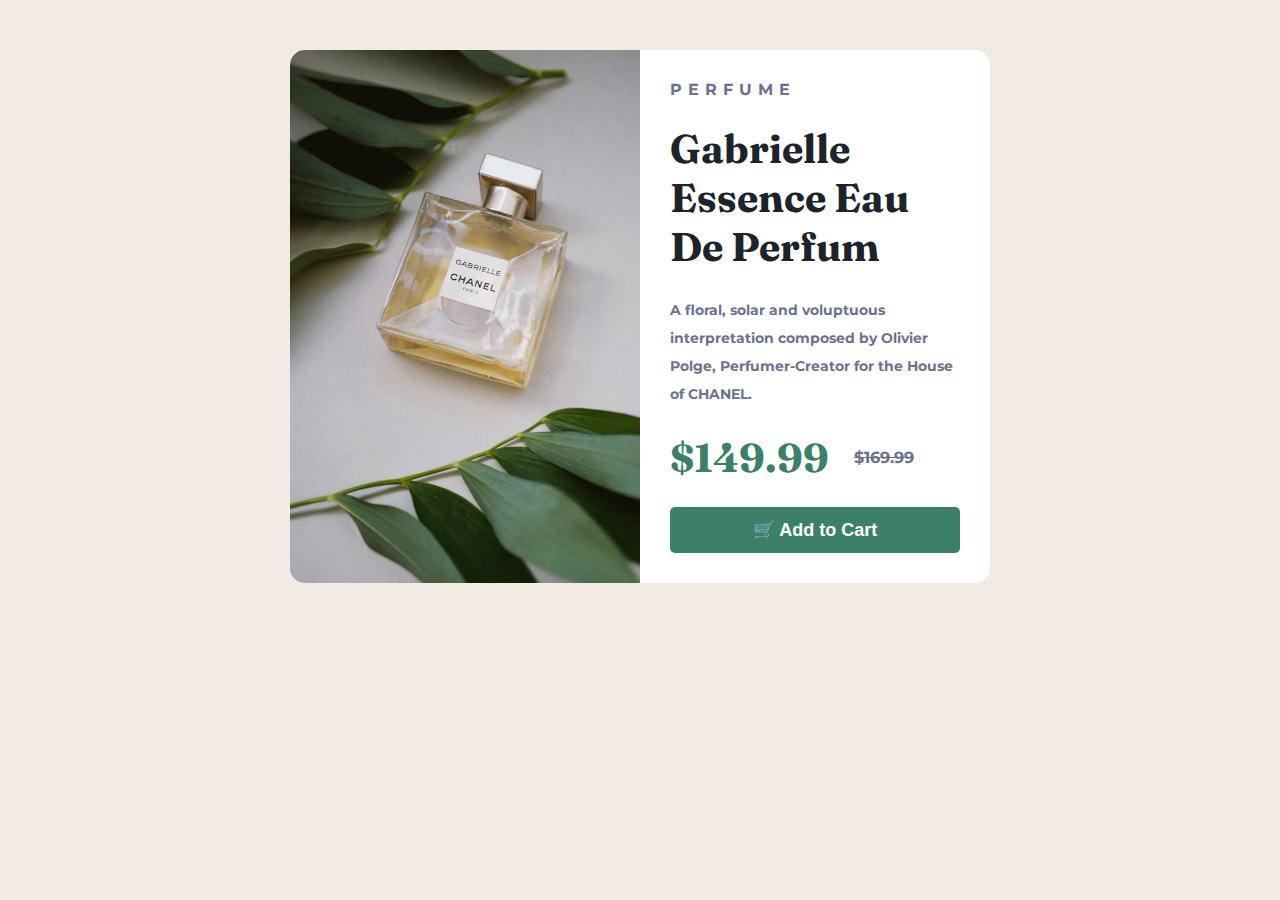
==== Challenge 1/1.html @ df99d667 "feat: added fm demo" ====
<!DOCTYPE html>
<html lang="en">
<head>
    <meta charset="UTF-8">
    <meta http-equiv="X-UA-Compatible" content="IE=edge">
    <meta name="viewport" content="width=device-width, initial-scale=1.0">
    <link rel="stylesheet" href="./1.css">
    <title>Challenge : 1</title>
</head>
<body>
    <div class="main">
        <div class="product">
            <div class="product-img">
                <img src="./img/Perfume.png" alt="Perfume Bottle Picture">
            </div>
            <div class="product-info">
                <p class="product-type">Perfume</p>
                <p class="product-name">Gabrielle Essence Eau De Perfum</p>
                <p class="product-description">A floral, solar and voluptuous interpretation composed by Olivier Polge, Perfumer-Creator for the House of CHANEL.</p>
                <div class="product-price">
                    <h1 class="price">$149.99</h1>
                    <p class="actual-price"><strike>$169.99</strike></p>
                </div>
                <button class="add-to-cart">&#x1F6D2 Add to Cart</button>
            </div>
        </div>
    </div>
</body>
</html>
---- Challenge 1/1.css ----
* {
    margin: 0;
    padding: 0;
    box-sizing: border-box;
}

@font-face {
    font-family: 'Montserrat';
    src: url(./fonts/Montserrat.ttf);
}

@font-face {
    font-family: 'Fraunces';
    src: url(./fonts/Fraunces.ttf);
}

body {
    font-family: Montserrat;
    color: #444;
    background-color: hsl(30, 38%, 92%);
}

.main {
    width: 700px;
    height: auto;
    margin: 50px auto;
    border-radius: 15px;
    overflow: hidden;
}

.product {
    display: flex;
}

.product-img img {
    width: 350px;
    height: 100%;
}

.product-info {
    background-color: #fff;
    display: flex;
    flex-direction: column;
    padding: 30px;
    gap: 25px;
}


.product-type {
    color: hsl(228, 12%, 48%);
    text-transform: uppercase;
    font-weight: bold;
    letter-spacing: 6px;
}

.product-name {
    color: hsl(212, 21%, 14%);
    font-family:Fraunces;
    font-size: 40px;
    font-weight: 700;
}

.product-description {
    color: hsl(228, 12%, 48%);
    font-size: 14px;
    line-height: 2;
    font-weight: bold;
}

.product-price {
    display: flex;
    align-items: center;
    gap: 25px;
}

.price {
    font-family: Fraunces;
    color: hsl(158, 36%, 37%);
    font-size: 40px;
    font-weight: bold;
}

.actual-price {
    color: hsl(228, 12%, 48%);
    font-weight: bold;
}

.add-to-cart {
    background-color: hsl(158, 36%, 37%);
    color: hsl(0, 0%, 100%);
    border: none;
    padding: 10px 40px;
    border-radius: 5px;
    font-weight: bold;
    width: 100%;
    font-size: 18px;
    cursor: pointer;
    border:2px solid transparent;
    transition: all 500ms;
}

.add-to-cart:hover {
    background-color: hsl(0, 0%, 100%);
    color: hsl(158, 36%, 37%);
    border-color:hsl(158, 36%, 37%);
}
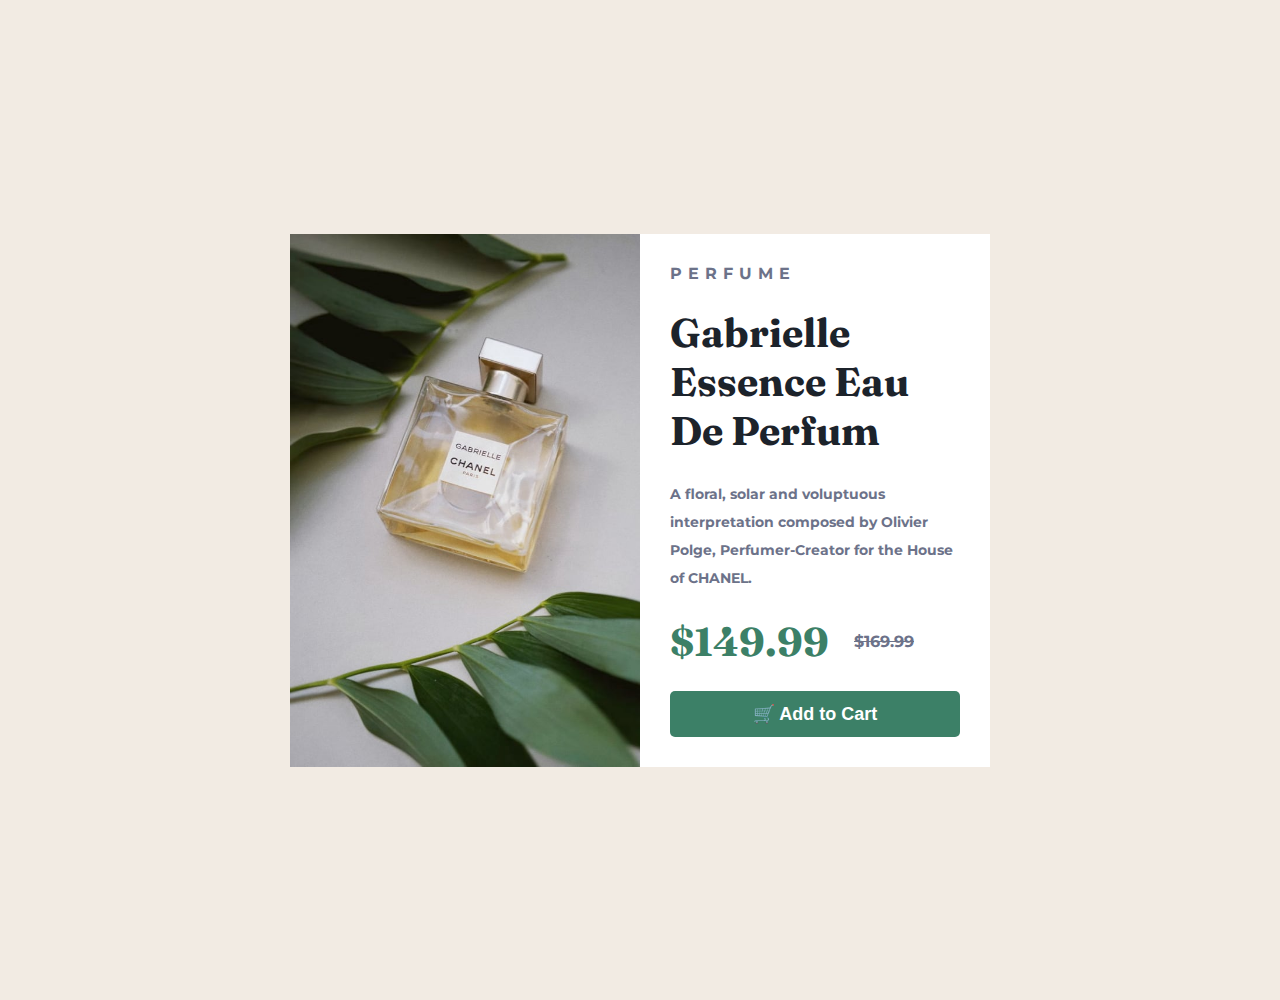
==== commit d1c94cf7: "fiz: challange 1 as per comments" ====
--- a/Challenge 1/1.html
+++ b/Challenge 1/1.html
@@ -9,11 +9,11 @@
 </head>
 <body>
     <div class="main">
-        <div class="product">
-            <div class="product-img">
+        <article class="product">
+            <figure class="product-img">
                 <img src="./img/Perfume.png" alt="Perfume Bottle Picture">
-            </div>
-            <div class="product-info">
+            </figure>
+            <section class="product-info">
                 <p class="product-type">Perfume</p>
                 <p class="product-name">Gabrielle Essence Eau De Perfum</p>
                 <p class="product-description">A floral, solar and voluptuous interpretation composed by Olivier Polge, Perfumer-Creator for the House of CHANEL.</p>
@@ -22,8 +22,8 @@
                     <p class="actual-price"><strike>$169.99</strike></p>
                 </div>
                 <button class="add-to-cart">&#x1F6D2 Add to Cart</button>
-            </div>
-        </div>
+            </section>
+        </article>
     </div>
 </body>
 </html>--- a/Challenge 1/1.css
+++ b/Challenge 1/1.css
@@ -21,11 +21,12 @@
 }
 
 .main {
+    display: flex;
+    align-items: center;
+    justify-content: center;
+    height: 100vh;
     width: 700px;
-    height: auto;
     margin: 50px auto;
-    border-radius: 15px;
-    overflow: hidden;
 }
 
 .product {
